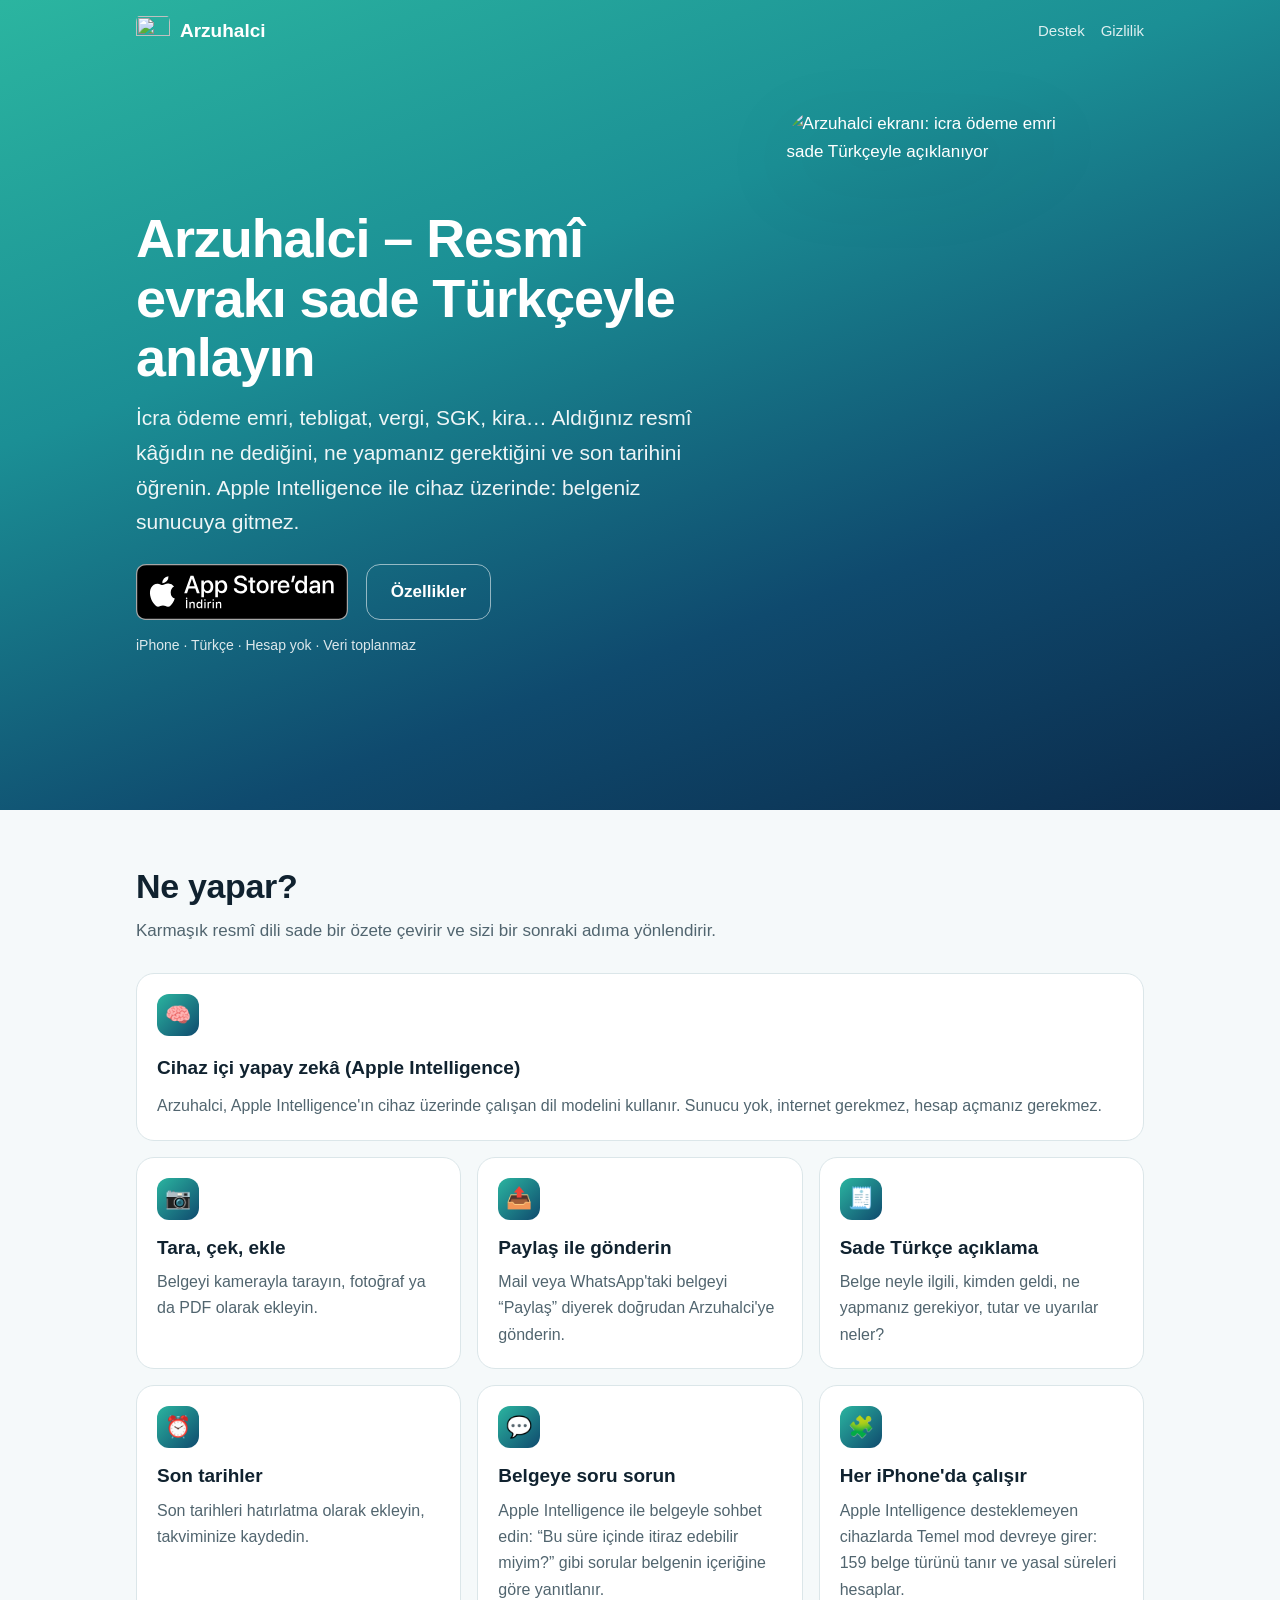
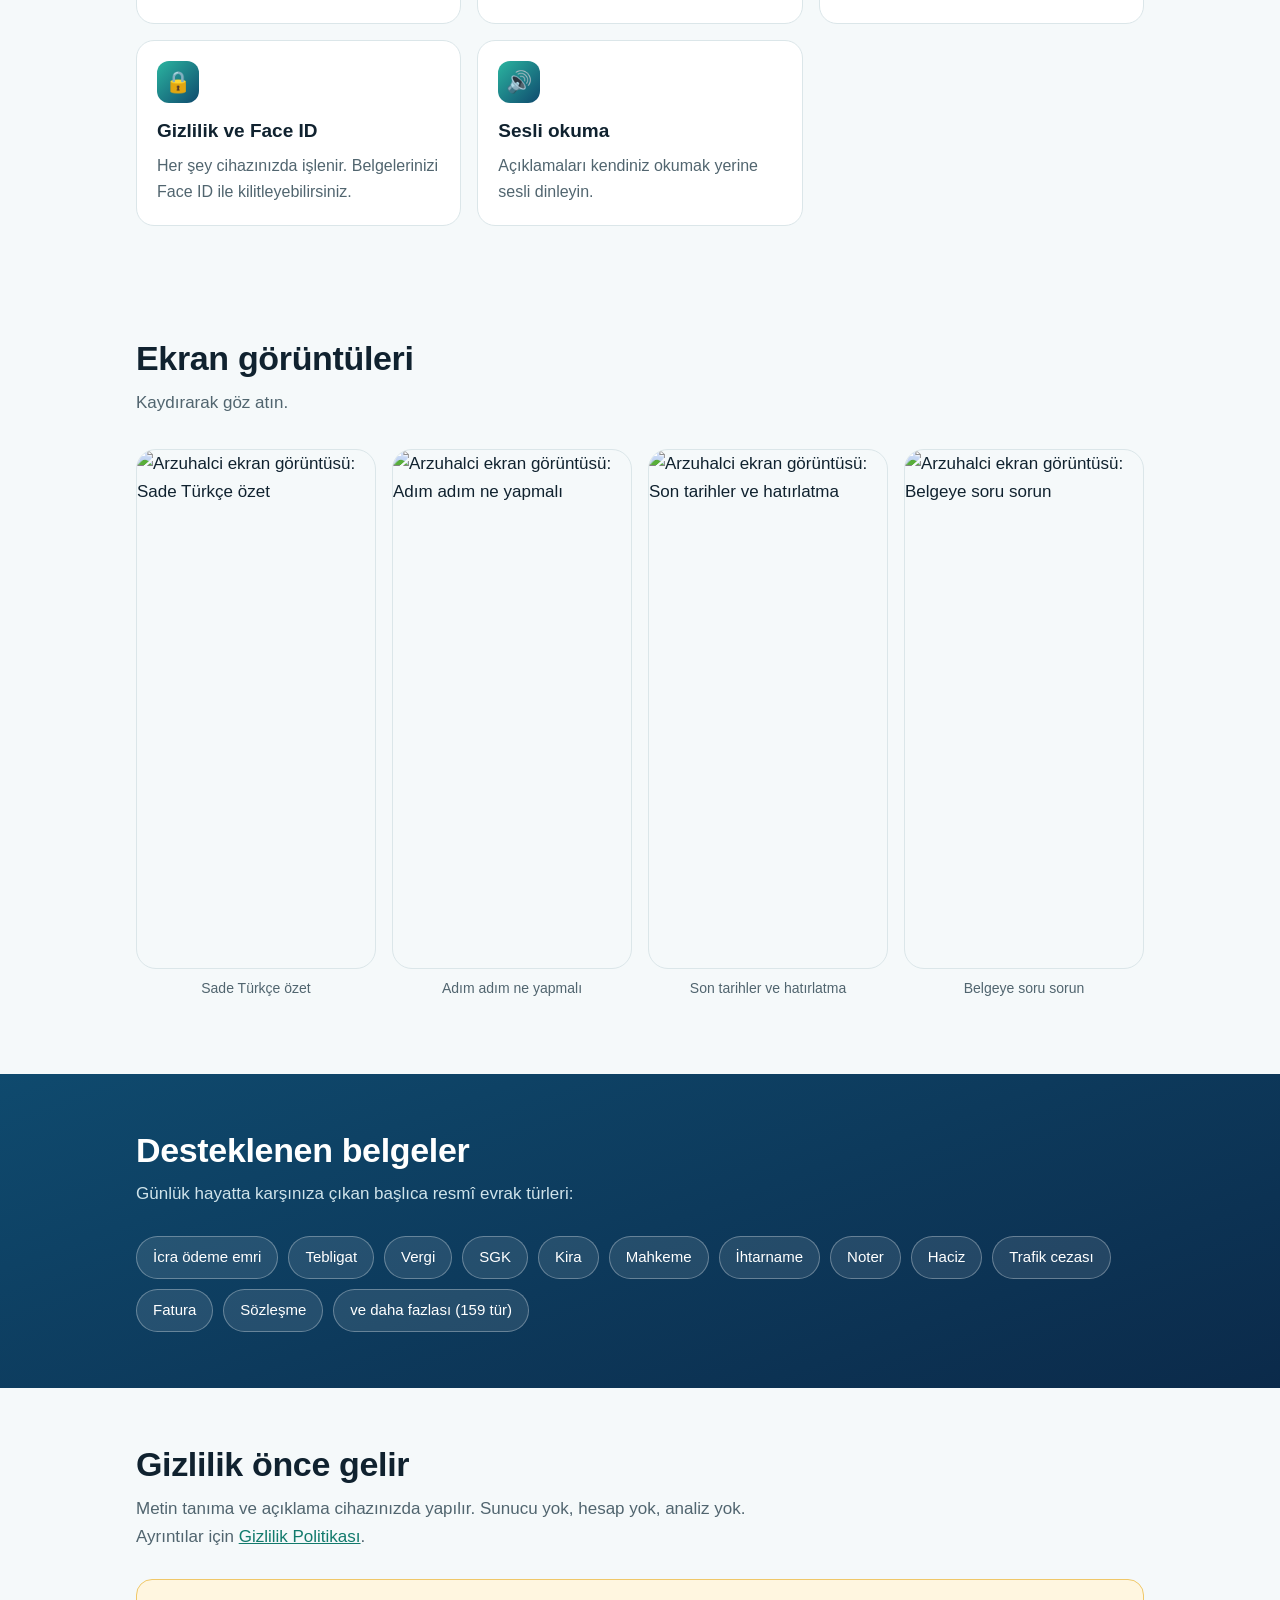
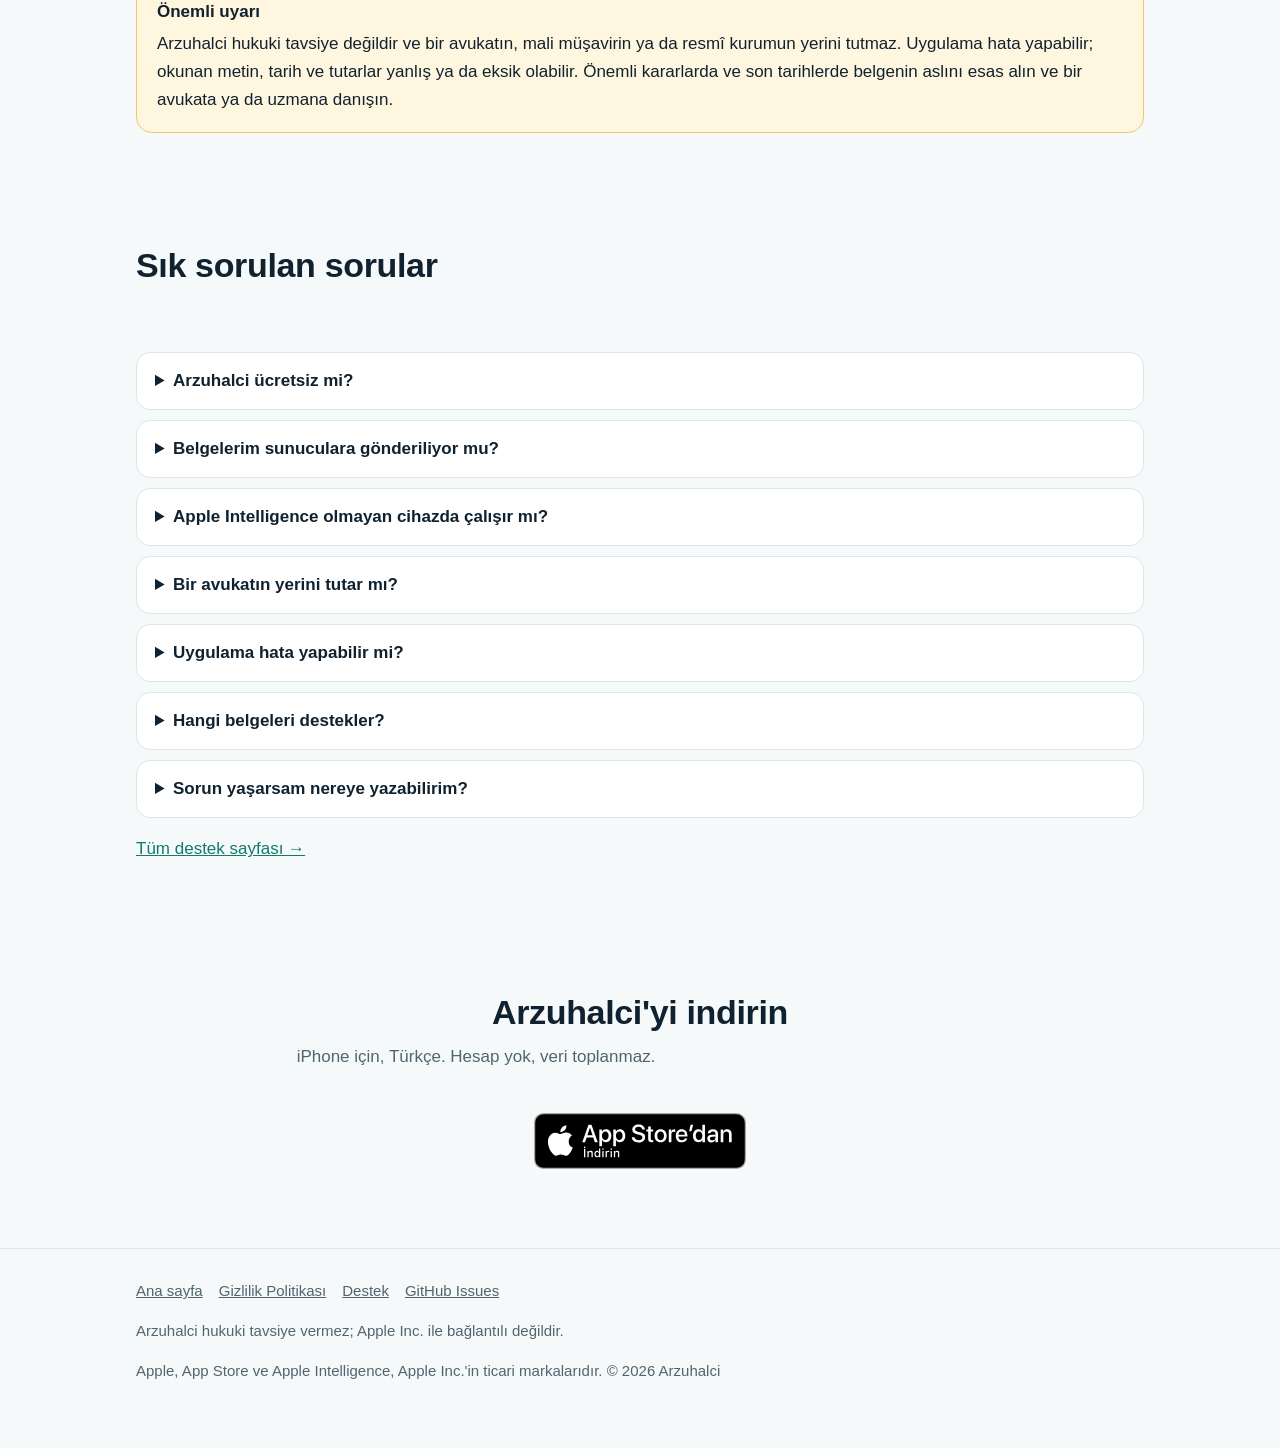
==== index.html @ eda8c915 "Resmi App Store rozeti, buton hizası, Apple Intelligence vurgusu, hero görseli tam görünür" ====
<!doctype html>
<html lang="tr">
<head>
<meta charset="utf-8">
<meta name="viewport" content="width=device-width, initial-scale=1">
<title>Arzuhalci: İcra ödeme emri, tebligat ve resmi evrakı sade Türkçeyle anlayın</title>
<meta name="description" content="Arzuhalci; icra ödeme emri, tebligat, vergi, SGK ve kira gibi resmi evrakın ne dediğini, ne yapmanız gerektiğini ve son tarihini sade Türkçeyle açıklar. Apple Intelligence ile cihaz üzerinde çalışır; belgeniz sunucuya gitmez.">
<link rel="canonical" href="https://bagsiz.github.io/arzuhalci-site/">
<link rel="icon" href="favicon.png" type="image/png">
<link rel="apple-touch-icon" href="apple-touch-icon.png">
<meta name="robots" content="index, follow">
<meta name="theme-color" content="#0b2a4a">
<meta name="color-scheme" content="light dark">
<meta property="og:type" content="website">
<meta property="og:site_name" content="Arzuhalci">
<meta property="og:locale" content="tr_TR">
<meta property="og:url" content="https://bagsiz.github.io/arzuhalci-site/">
<meta property="og:title" content="Arzuhalci: İcra ödeme emri, tebligat ve resmi evrakı sade Türkçeyle anlayın">
<meta property="og:description" content="Arzuhalci; icra ödeme emri, tebligat, vergi, SGK ve kira gibi resmi evrakın ne dediğini, ne yapmanız gerektiğini ve son tarihini sade Türkçeyle açıklar. Apple Intelligence ile cihaz üzerinde çalışır; belgeniz sunucuya gitmez.">
<meta property="og:image" content="https://bagsiz.github.io/arzuhalci-site/assets/01-sade-turkce.jpg">
<meta property="og:image:width" content="460">
<meta property="og:image:height" content="1000">
<meta property="og:image:alt" content="Arzuhalci ekran görüntüsü: icra ödeme emri sade Türkçeyle açıklanıyor">
<meta name="twitter:card" content="summary_large_image">
<meta name="twitter:title" content="Arzuhalci: İcra ödeme emri, tebligat ve resmi evrakı sade Türkçeyle anlayın">
<meta name="twitter:description" content="Arzuhalci; icra ödeme emri, tebligat, vergi, SGK ve kira gibi resmi evrakın ne dediğini, ne yapmanız gerektiğini ve son tarihini sade Türkçeyle açıklar. Apple Intelligence ile cihaz üzerinde çalışır; belgeniz sunucuya gitmez.">
<meta name="twitter:image" content="https://bagsiz.github.io/arzuhalci-site/assets/01-sade-turkce.jpg">
<meta name="twitter:image:alt" content="Arzuhalci ekran görüntüsü">
<meta name="apple-itunes-app" content="app-id=6838834879">
<script type="application/ld+json">
{
 "@context": "https://schema.org",
 "@type": "SoftwareApplication",
 "name": "Arzuhalci",
 "alternateName": "Arzuhalci: Resmi Evrak Çözücü",
 "description": "İcra ödeme emri, tebligat, vergi, SGK ve kira gibi resmî evrakı sade Türkçeyle açıklayan iPhone uygulaması. Apple Intelligence ile belgeler cihazda işlenir.",
 "installUrl": "https://apps.apple.com/tr/app/id6838834879",
 "url": "https://apps.apple.com/tr/app/id6838834879",
 "sameAs": "https://bagsiz.github.io/arzuhalci-site/",
 "image": "https://bagsiz.github.io/arzuhalci-site/assets/icon.png",
 "screenshot": [
  "https://bagsiz.github.io/arzuhalci-site/assets/01-sade-turkce.jpg",
  "https://bagsiz.github.io/arzuhalci-site/assets/02-adim-adim.jpg",
  "https://bagsiz.github.io/arzuhalci-site/assets/03-son-tarihler.jpg",
  "https://bagsiz.github.io/arzuhalci-site/assets/04-belgeye-sor.jpg",
  "https://bagsiz.github.io/arzuhalci-site/assets/05-tara.jpg",
  "https://bagsiz.github.io/arzuhalci-site/assets/06-gizlilik.jpg"
 ],
 "downloadUrl": "https://apps.apple.com/tr/app/id6838834879",
 "operatingSystem": "iOS",
 "applicationCategory": "UtilitiesApplication",
 "inLanguage": "tr",
 "publisher": {
  "@type": "Organization",
  "name": "Arzuhalci",
  "url": "https://bagsiz.github.io/arzuhalci-site/"
 }
}
</script>
<link rel="stylesheet" href="assets/site.css">
</head>
<body>
<header class="hero"><nav><a class="brand" href="index.html"><img src="assets/icon.png" alt="" width="34" height="34">Arzuhalci</a><span class="sp"></span><a class="l" href="destek.html">Destek</a><a class="l" href="gizlilik.html">Gizlilik</a></nav><div class="hero-in"><div class="hero-copy"><h1>Arzuhalci – Resmî evrakı sade Türkçeyle anlayın</h1><p class="lead">İcra ödeme emri, tebligat, vergi, SGK, kira… Aldığınız resmî kâğıdın ne dediğini, ne yapmanız gerektiğini ve son tarihini öğrenin. Apple Intelligence ile cihaz üzerinde: belgeniz sunucuya gitmez.</p><div class="cta"><a class="store" href="https://apps.apple.com/tr/app/id6838834879" rel="noopener"><img src="assets/app-store-badge-tr.svg" alt="App Store'dan indirin" width="151" height="40"></a><a class="btn ghost" href="#ozellikler">Özellikler</a></div><p class="badges">iPhone · Türkçe · Hesap yok · Veri toplanmaz</p></div><img class="shot" src="assets/01-sade-turkce.jpg" alt="Arzuhalci ekranı: icra ödeme emri sade Türkçeyle açıklanıyor" width="460" height="1000" fetchpriority="high"></div></header>
<main>
<section id="ozellikler" class="after-hero"><div class="wrap"><h2>Ne yapar?</h2><p class="sub">Karmaşık resmî dili sade bir özete çevirir ve sizi bir sonraki adıma yönlendirir.</p><div class="grid"><div class="card feat"><div class="ic" aria-hidden="true">🧠</div><h3>Cihaz içi yapay zekâ (Apple Intelligence)</h3><p>Arzuhalci, Apple Intelligence'ın cihaz üzerinde çalışan dil modelini kullanır. Sunucu yok, internet gerekmez, hesap açmanız gerekmez.</p></div><div class="card"><div class="ic" aria-hidden="true">📷</div><h3>Tara, çek, ekle</h3><p>Belgeyi kamerayla tarayın, fotoğraf ya da PDF olarak ekleyin.</p></div><div class="card"><div class="ic" aria-hidden="true">📤</div><h3>Paylaş ile gönderin</h3><p>Mail veya WhatsApp'taki belgeyi “Paylaş” diyerek doğrudan Arzuhalci'ye gönderin.</p></div><div class="card"><div class="ic" aria-hidden="true">🧾</div><h3>Sade Türkçe açıklama</h3><p>Belge neyle ilgili, kimden geldi, ne yapmanız gerekiyor, tutar ve uyarılar neler?</p></div><div class="card"><div class="ic" aria-hidden="true">⏰</div><h3>Son tarihler</h3><p>Son tarihleri hatırlatma olarak ekleyin, takviminize kaydedin.</p></div><div class="card"><div class="ic" aria-hidden="true">💬</div><h3>Belgeye soru sorun</h3><p>Apple Intelligence ile belgeyle sohbet edin: “Bu süre içinde itiraz edebilir miyim?” gibi sorular belgenin içeriğine göre yanıtlanır.</p></div><div class="card"><div class="ic" aria-hidden="true">🧩</div><h3>Her iPhone'da çalışır</h3><p>Apple Intelligence desteklemeyen cihazlarda Temel mod devreye girer: 159 belge türünü tanır ve yasal süreleri hesaplar.</p></div><div class="card"><div class="ic" aria-hidden="true">🔒</div><h3>Gizlilik ve Face ID</h3><p>Her şey cihazınızda işlenir. Belgelerinizi Face ID ile kilitleyebilirsiniz.</p></div><div class="card"><div class="ic" aria-hidden="true">🔊</div><h3>Sesli okuma</h3><p>Açıklamaları kendiniz okumak yerine sesli dinleyin.</p></div></div></div></section>
<section><div class="wrap"><h2>Ekran görüntüleri</h2><p class="sub">Kaydırarak göz atın.</p><div class="gallery"><figure><img src="assets/01-sade-turkce.jpg" alt="Arzuhalci ekran görüntüsü: Sade Türkçe özet" width="460" height="1000" loading="lazy" decoding="async"><figcaption>Sade Türkçe özet</figcaption></figure><figure><img src="assets/02-adim-adim.jpg" alt="Arzuhalci ekran görüntüsü: Adım adım ne yapmalı" width="460" height="1000" loading="lazy" decoding="async"><figcaption>Adım adım ne yapmalı</figcaption></figure><figure><img src="assets/03-son-tarihler.jpg" alt="Arzuhalci ekran görüntüsü: Son tarihler ve hatırlatma" width="460" height="1000" loading="lazy" decoding="async"><figcaption>Son tarihler ve hatırlatma</figcaption></figure><figure><img src="assets/04-belgeye-sor.jpg" alt="Arzuhalci ekran görüntüsü: Belgeye soru sorun" width="460" height="1000" loading="lazy" decoding="async"><figcaption>Belgeye soru sorun</figcaption></figure><figure><img src="assets/05-tara.jpg" alt="Arzuhalci ekran görüntüsü: Tara, çek ya da paylaş" width="460" height="1000" loading="lazy" decoding="async"><figcaption>Tara, çek ya da paylaş</figcaption></figure><figure><img src="assets/06-gizlilik.jpg" alt="Arzuhalci ekran görüntüsü: Cihazınızda, gizli" width="460" height="1000" loading="lazy" decoding="async"><figcaption>Cihazınızda, gizli</figcaption></figure></div></div></section>
<section class="band"><div class="wrap"><h2>Desteklenen belgeler</h2><p class="sub">Günlük hayatta karşınıza çıkan başlıca resmî evrak türleri:</p><ul class="chips" style="--card:rgba(255,255,255,.1);--line:rgba(255,255,255,.3)"><li style='color:#fff'>İcra ödeme emri</li><li style='color:#fff'>Tebligat</li><li style='color:#fff'>Vergi</li><li style='color:#fff'>SGK</li><li style='color:#fff'>Kira</li><li style='color:#fff'>Mahkeme</li><li style='color:#fff'>İhtarname</li><li style='color:#fff'>Noter</li><li style='color:#fff'>Haciz</li><li style='color:#fff'>Trafik cezası</li><li style='color:#fff'>Fatura</li><li style='color:#fff'>Sözleşme</li><li style="color:#fff">ve daha fazlası (159 tür)</li></ul></div></section>
<section><div class="wrap"><h2>Gizlilik önce gelir</h2><p class="sub">Metin tanıma ve açıklama cihazınızda yapılır. Sunucu yok, hesap yok, analiz yok. Ayrıntılar için <a href="gizlilik.html">Gizlilik Politikası</a>.</p>
<div class="disc" role="note"><strong>Önemli uyarı</strong>Arzuhalci hukuki tavsiye değildir ve bir avukatın, mali müşavirin ya da resmî kurumun yerini tutmaz. Uygulama hata yapabilir; okunan metin, tarih ve tutarlar yanlış ya da eksik olabilir. Önemli kararlarda ve son tarihlerde belgenin aslını esas alın ve bir avukata ya da uzmana danışın.</div></div></section>
<section><div class="wrap"><h2>Sık sorulan sorular</h2><p class="sub">&nbsp;</p><details><summary>Arzuhalci ücretsiz mi?</summary><p>Fiyat ve satın alma bilgisi App Store sayfasında yer alır.</p></details><details><summary>Belgelerim sunuculara gönderiliyor mu?</summary><p>Hayır. Metin tanıma (Vision) ve açıklama (Apple Foundation Models) tamamen cihazınızda çalışır. Sunucu, hesap, analiz ya da takip yoktur.</p></details><details><summary>Apple Intelligence olmayan cihazda çalışır mı?</summary><p>Evet. Temel mod 159 belge türünü tanır ve Apple Intelligence desteklemeyen cihazlarda da çalışır.</p></details><details><summary>Bir avukatın yerini tutar mı?</summary><p>Hayır. Arzuhalci hukuki tavsiye değildir; avukat, mali müşavir ya da resmî kurumun yerini tutmaz.</p></details><details><summary>Uygulama hata yapabilir mi?</summary><p>Evet. Okunan metin, tarih ve tutarlar yanlış ya da eksik olabilir. Önemli kararlarda belgenin aslını esas alın.</p></details><details><summary>Hangi belgeleri destekler?</summary><p>İcra ödeme emri, tebligat, vergi, SGK, kira, mahkeme, ihtarname gibi birçok resmî belgeyi.</p></details><details><summary>Sorun yaşarsam nereye yazabilirim?</summary><p>Destek sayfasındaki GitHub Issues bağlantısından bize ulaşabilirsiniz.</p></details><p><a href="destek.html">Tüm destek sayfası →</a></p></div></section>
<section class="dl"><div class="wrap"><h2>Arzuhalci'yi indirin</h2><p class="sub">iPhone için, Türkçe. Hesap yok, veri toplanmaz.</p><a class="store" href="https://apps.apple.com/tr/app/id6838834879" rel="noopener"><img src="assets/app-store-badge-tr.svg" alt="App Store'dan indirin" width="151" height="40"></a></div></section>
</main>
<footer><div class="wrap"><a href="index.html">Ana sayfa</a><a href="gizlilik.html">Gizlilik Politikası</a><a href="destek.html">Destek</a><a href="https://github.com/bagsiz/arzuhalci-site/issues" rel="noopener">GitHub Issues</a><p>Arzuhalci hukuki tavsiye vermez; Apple Inc. ile bağlantılı değildir.</p><p>Apple, App Store ve Apple Intelligence, Apple Inc.'in ticari markalarıdır. © 2026 Arzuhalci</p></div></footer>
</body>
</html>
---- assets/site.css ----
:root{--teal:#2bb5a0;--teal-d:#168a7a;--navy:#0b2a4a;--bg:#f5f9fa;--card:#fff;--text:#10222f;--muted:#51656f;--line:#dbe6e9;--accent:#127a6c;--warn-bg:#fff6e0;--warn-line:#f0c869;--max:1040px}
@media(prefers-color-scheme:dark){:root{--bg:#07131f;--card:#0e2233;--text:#e8f1f4;--muted:#9bb0ba;--line:#1d3547;--accent:#58d3c0;--warn-bg:#2a2210;--warn-line:#7a6320}}
*{box-sizing:border-box}html{scroll-behavior:smooth}
body{margin:0;background:var(--bg);color:var(--text);font:17px/1.65 -apple-system,BlinkMacSystemFont,"SF Pro Text","Segoe UI",Roboto,Helvetica,Arial,sans-serif;-webkit-text-size-adjust:100%}
a{color:var(--accent)}img{max-width:100%;height:auto}
.wrap{max-width:var(--max);margin:0 auto;padding:0 16px}
nav{display:flex;align-items:center;gap:16px;max-width:var(--max);margin:0 auto;padding:14px 16px}
nav .brand{display:flex;align-items:center;gap:10px;font-weight:700;text-decoration:none;color:inherit;font-size:19px}
nav .brand img{border-radius:8px}nav .sp{flex:1}
nav a.l{text-decoration:none;color:var(--muted);font-size:15px}nav a.l:hover{color:var(--accent)}
.hero{background:linear-gradient(160deg,#2bb5a0 0%,#1b8f95 35%,#0f4a6e 70%,#0b2a4a 100%);color:#fff;overflow:hidden}
.hero nav a,.hero nav a.l{color:#fff}.hero nav a.l{opacity:.85}
.hero-in{max-width:var(--max);margin:0 auto;padding:24px 16px 48px;display:grid;gap:32px;align-items:center}
.hero h1{font-size:clamp(32px,7vw,54px);line-height:1.1;margin:8px 0 14px;letter-spacing:-.02em}
.hero p.lead{font-size:clamp(18px,3.5vw,21px);opacity:.93;margin:0 0 24px;max-width:34em}
.hero .shot{justify-self:center;width:min(300px,70%);margin-bottom:0;filter:drop-shadow(0 20px 40px rgba(0,0,0,.35));border-radius:34px}
.hero-copy{padding-bottom:0}
@media(min-width:820px){.hero-in{grid-template-columns:1.15fr .85fr;padding-top:48px}.hero .shot{width:300px}}
.btn{display:inline-flex;align-items:center;gap:10px;background:#fff;color:#0b2a4a;font-weight:700;text-decoration:none;padding:13px 22px;border-radius:14px}
.btn:hover{transform:translateY(-1px)}.btn small{display:block;font-weight:500;font-size:12px;opacity:.7;line-height:1.1}
.cta{display:flex;flex-wrap:wrap;align-items:center;gap:14px 18px}
.store{display:inline-block;padding:14px;margin:-14px;line-height:0}.store img{height:56px;width:auto;display:block}
.btn.ghost{background:transparent;color:#fff;border:1px solid rgba(255,255,255,.55);height:56px;padding:0 24px;box-sizing:border-box;line-height:1}
.dl{text-align:center}.dl .store{margin:0}.doc .store{margin:0;padding:10px 0}.doc p .store{padding:0;margin:0}
.card.feat{grid-column:1/-1;display:grid;gap:4px}
.badges{margin-top:14px;font-size:14px;opacity:.85}
section{padding:56px 0}section.after-hero{padding-top:56px}
h2{font-size:clamp(25px,5vw,34px);line-height:1.2;margin:0 0 10px;letter-spacing:-.01em}
h3{font-size:19px;margin:0 0 6px}
.sub{color:var(--muted);margin:0 0 28px;max-width:40em}
.grid{display:grid;gap:16px;grid-template-columns:repeat(auto-fit,minmax(250px,1fr))}
.card{background:var(--card);border:1px solid var(--line);border-radius:18px;padding:20px}
.card p{margin:0;color:var(--muted);font-size:16px}
.ic{width:42px;height:42px;border-radius:12px;background:linear-gradient(135deg,var(--teal),#0f4a6e);color:#fff;display:grid;place-items:center;font-size:21px;margin-bottom:12px}
.gallery{display:flex;gap:16px;overflow-x:auto;scroll-snap-type:x mandatory;padding:4px 16px 18px;margin:0 -16px}
.gallery figure{margin:0;flex:0 0 min(240px,68vw);scroll-snap-align:center}
.gallery img{width:100%;border-radius:20px;border:1px solid var(--line);display:block}
.gallery figcaption{font-size:14px;color:var(--muted);text-align:center;margin-top:8px}
.chips{display:flex;flex-wrap:wrap;gap:10px;padding:0;list-style:none;margin:0}
.chips li{background:var(--card);border:1px solid var(--line);border-radius:999px;padding:8px 16px;font-size:15px}
details{background:var(--card);border:1px solid var(--line);border-radius:14px;padding:14px 18px;margin-bottom:10px}
summary{cursor:pointer;font-weight:600}details p{margin:10px 0 0;color:var(--muted)}
.disc{background:var(--warn-bg);border:1px solid var(--warn-line);border-radius:16px;padding:18px 20px}
.disc strong{display:block;margin-bottom:4px}
.band{background:linear-gradient(160deg,#0f4a6e,#0b2a4a);color:#fff}.band h2,.band p{color:#fff}.band .sub{color:#cfe3ea}
footer{border-top:1px solid var(--line);padding:30px 0 50px;color:var(--muted);font-size:15px}
footer a{color:var(--muted);margin-right:16px}
.doc{max-width:760px;margin:0 auto;padding:24px 16px 60px}
.doc h1{font-size:clamp(28px,6vw,40px);line-height:1.15;margin:12px 0 6px}
.doc h2{font-size:23px;margin:34px 0 8px}
.doc li{margin-bottom:6px}.meta{color:var(--muted);font-size:15px}
.doc table{border-collapse:collapse;width:100%;font-size:15.5px}.doc th,.doc td{border:1px solid var(--line);padding:9px 11px;text-align:left;vertical-align:top}
.top{background:linear-gradient(160deg,#2bb5a0,#0f4a6e 60%,#0b2a4a);color:#fff}.top nav a{color:#fff}
.center{text-align:center;padding:90px 16px}.center .code{font-size:clamp(64px,16vw,120px);font-weight:800;line-height:1;background:linear-gradient(135deg,var(--teal),#0f4a6e);-webkit-background-clip:text;background-clip:text;color:transparent}
:focus-visible{outline:3px solid var(--teal);outline-offset:2px}
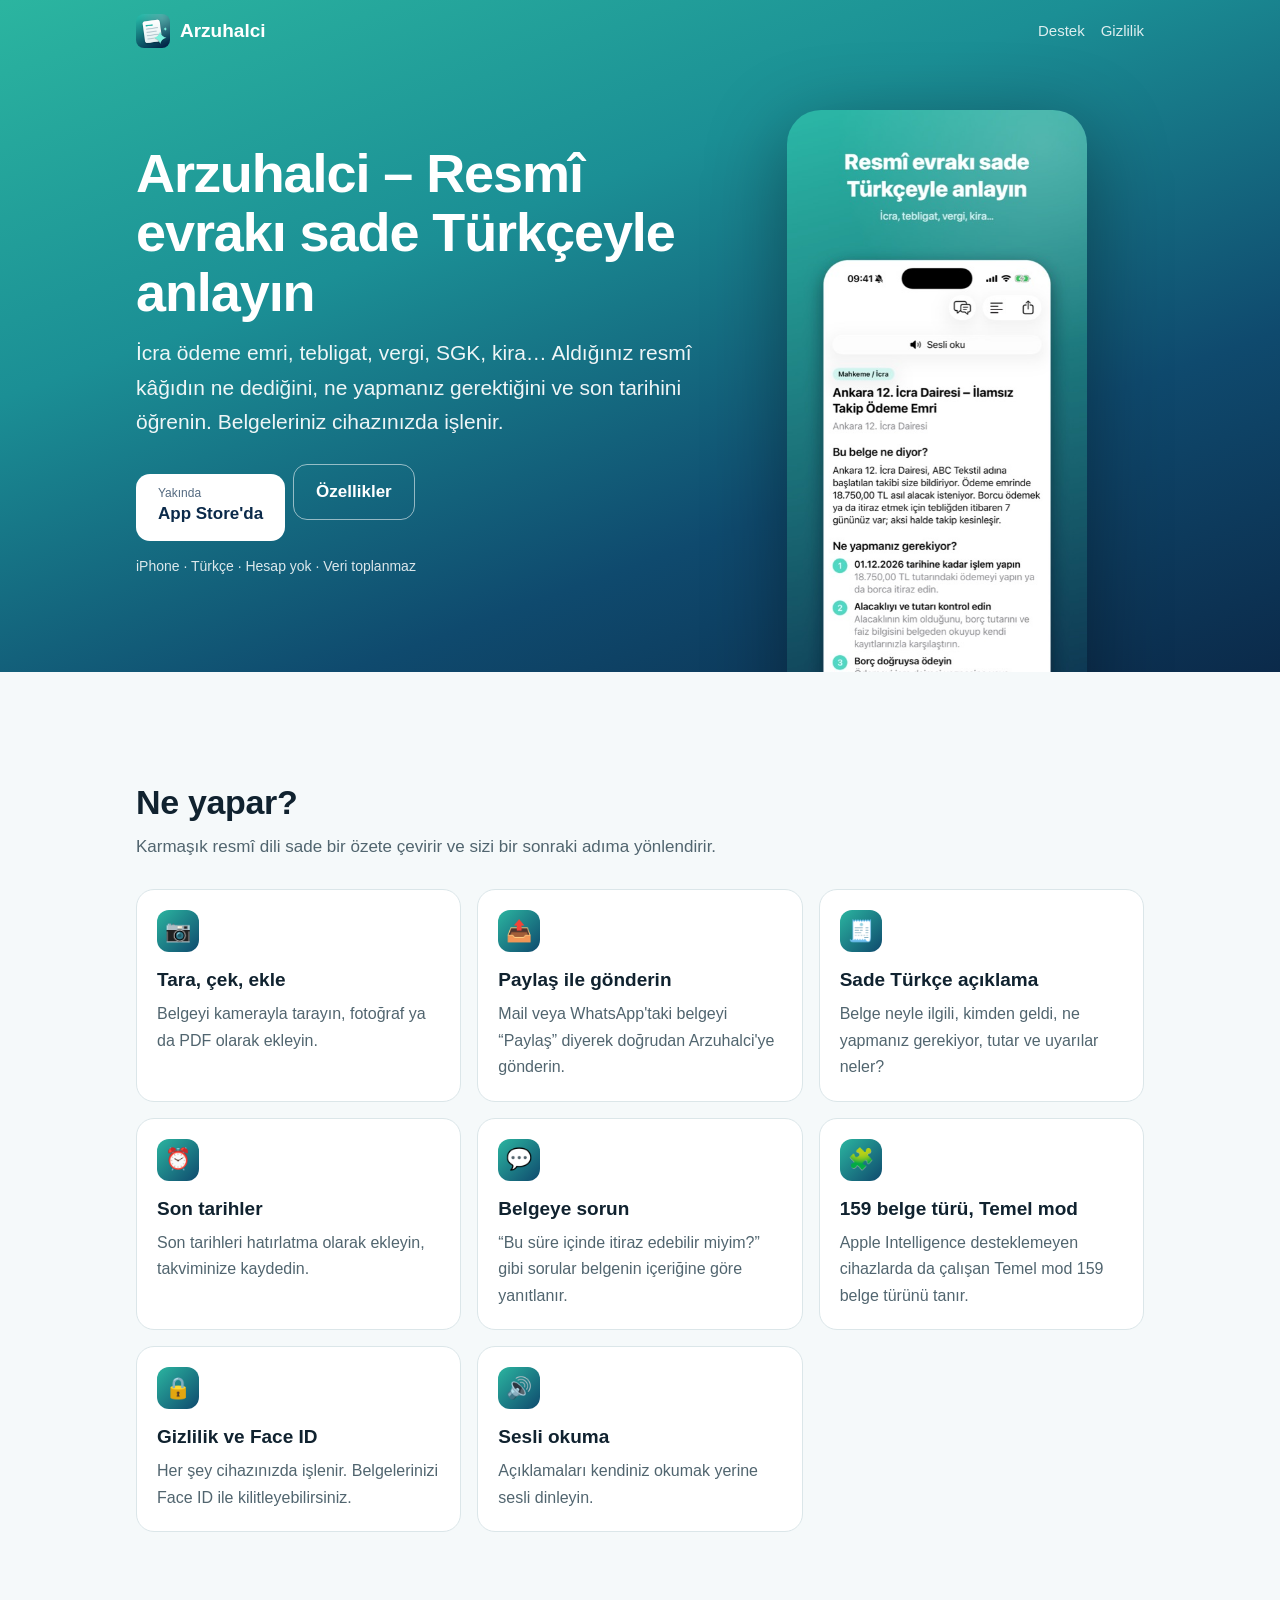
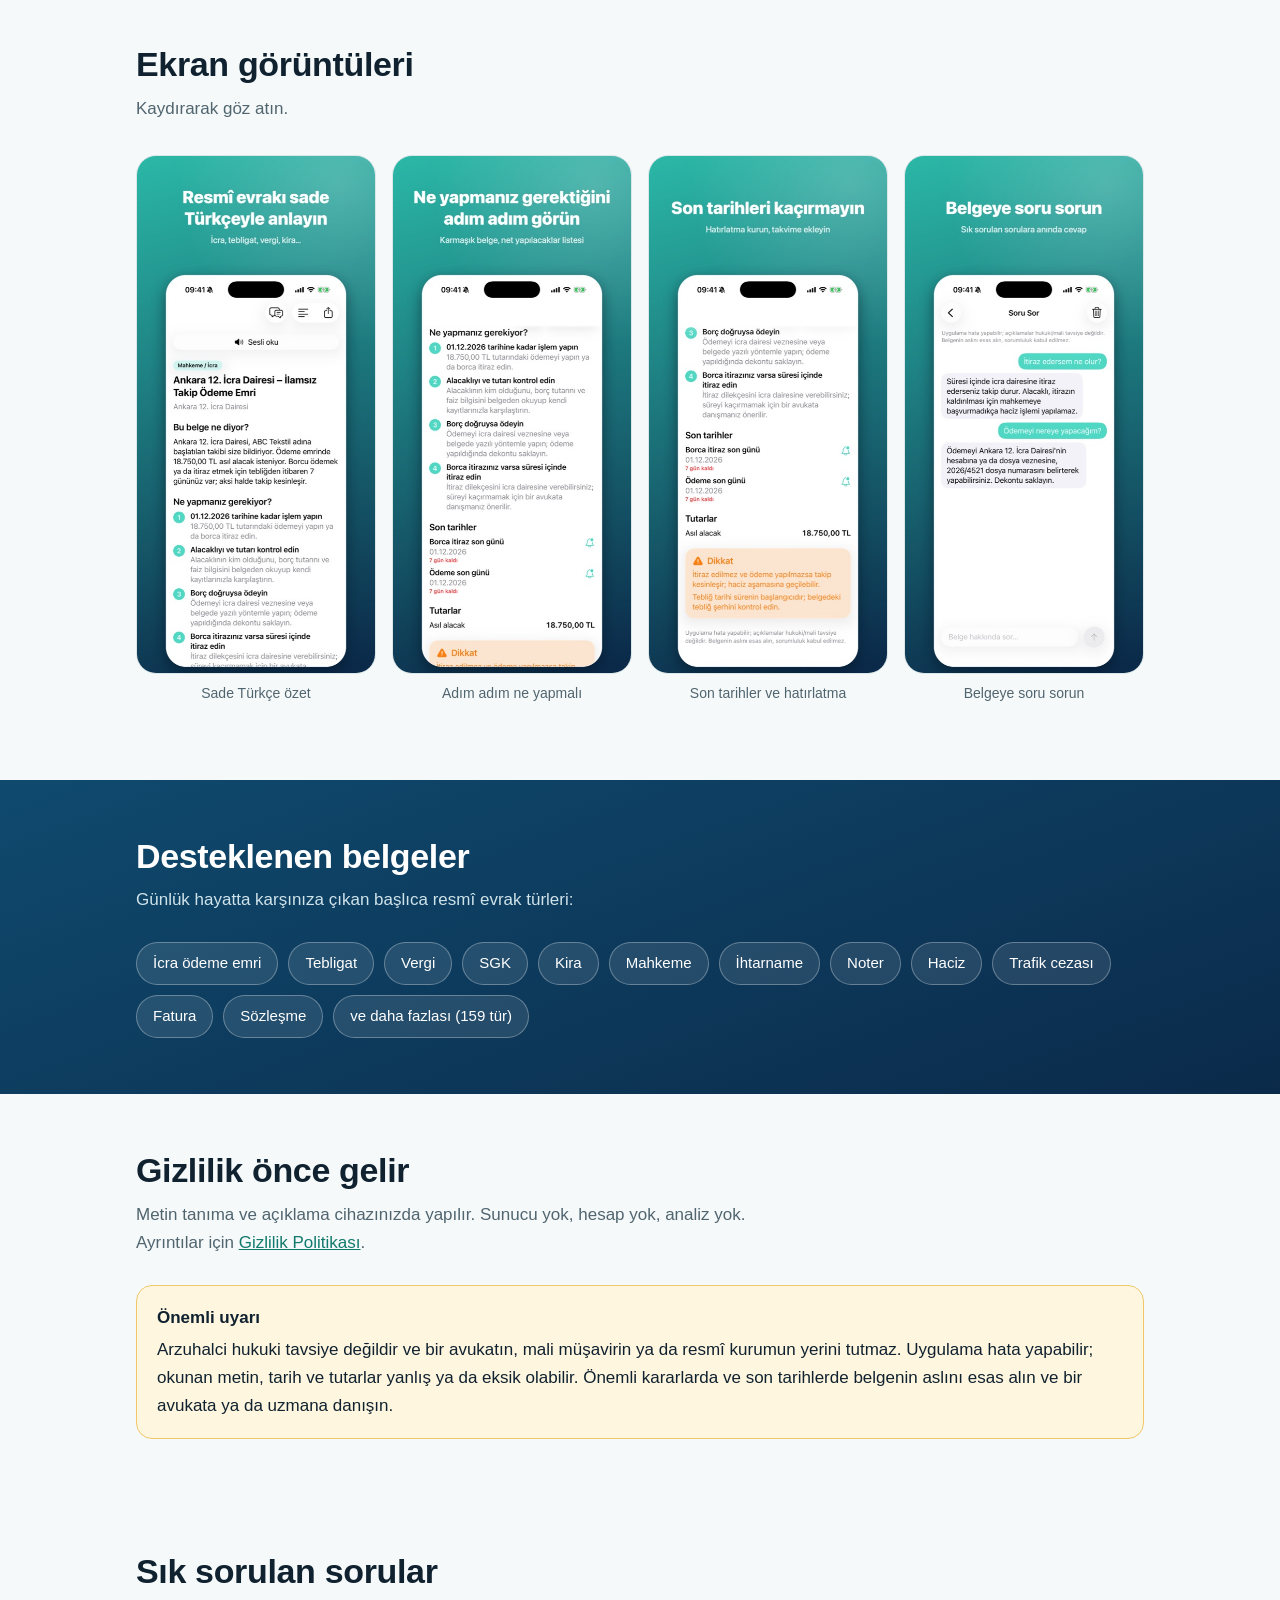
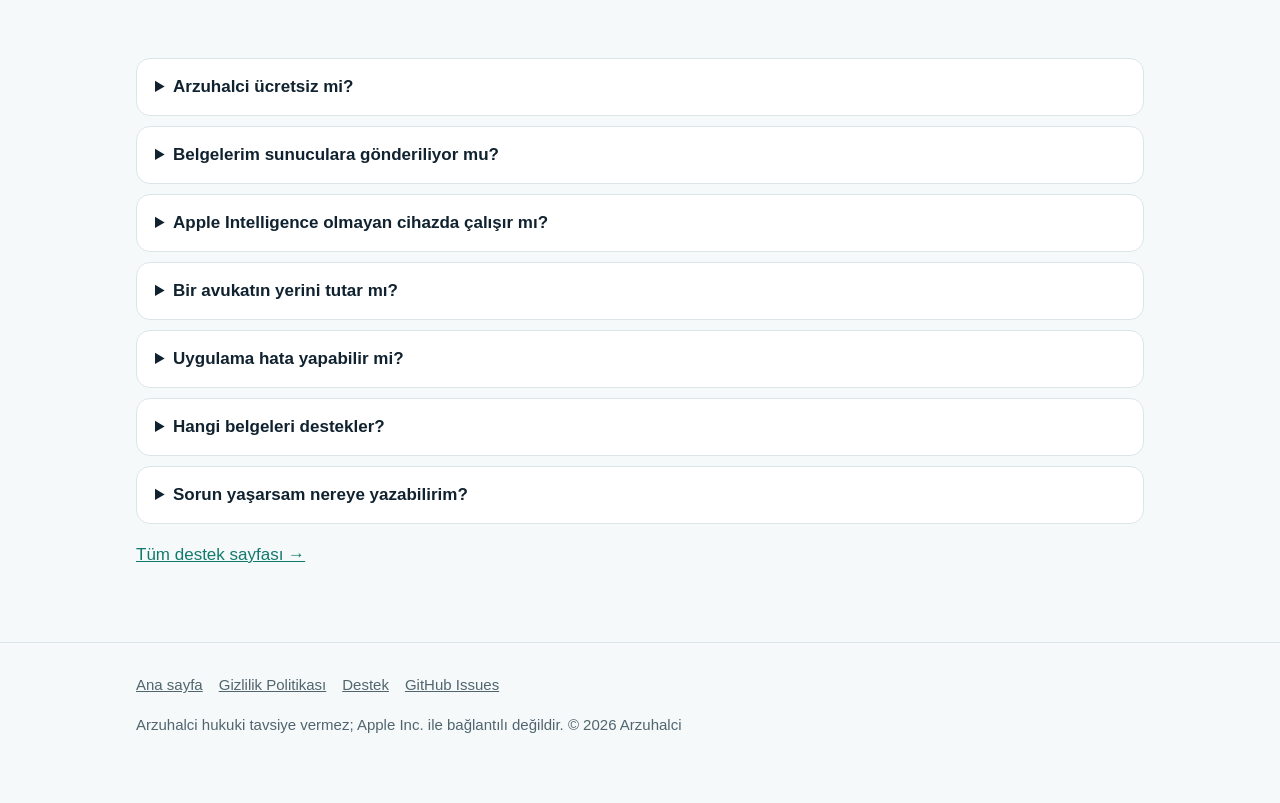
==== commit 0b3eaf4f: "Arzuhalci tanıtım sitesi: ana sayfa, gizlilik, destek" ====
--- a/index.html
+++ b/index.html
@@ -4,7 +4,7 @@
 <meta charset="utf-8">
 <meta name="viewport" content="width=device-width, initial-scale=1">
 <title>Arzuhalci: İcra ödeme emri, tebligat ve resmi evrakı sade Türkçeyle anlayın</title>
-<meta name="description" content="Arzuhalci; icra ödeme emri, tebligat, vergi, SGK ve kira gibi resmi evrakın ne dediğini, ne yapmanız gerektiğini ve son tarihini sade Türkçeyle açıklar. Apple Intelligence ile cihaz üzerinde çalışır; belgeniz sunucuya gitmez.">
+<meta name="description" content="Arzuhalci; icra ödeme emri, tebligat, vergi, SGK ve kira gibi resmi evrakın ne dediğini, ne yapmanız gerektiğini ve son tarihini sade Türkçeyle açıklar. Cihazınızda çalışır.">
 <link rel="canonical" href="https://bagsiz.github.io/arzuhalci-site/">
 <link rel="icon" href="favicon.png" type="image/png">
 <link rel="apple-touch-icon" href="apple-touch-icon.png">
@@ -16,27 +16,27 @@
 <meta property="og:locale" content="tr_TR">
 <meta property="og:url" content="https://bagsiz.github.io/arzuhalci-site/">
 <meta property="og:title" content="Arzuhalci: İcra ödeme emri, tebligat ve resmi evrakı sade Türkçeyle anlayın">
-<meta property="og:description" content="Arzuhalci; icra ödeme emri, tebligat, vergi, SGK ve kira gibi resmi evrakın ne dediğini, ne yapmanız gerektiğini ve son tarihini sade Türkçeyle açıklar. Apple Intelligence ile cihaz üzerinde çalışır; belgeniz sunucuya gitmez.">
+<meta property="og:description" content="Arzuhalci; icra ödeme emri, tebligat, vergi, SGK ve kira gibi resmi evrakın ne dediğini, ne yapmanız gerektiğini ve son tarihini sade Türkçeyle açıklar. Cihazınızda çalışır.">
 <meta property="og:image" content="https://bagsiz.github.io/arzuhalci-site/assets/01-sade-turkce.jpg">
 <meta property="og:image:width" content="460">
 <meta property="og:image:height" content="1000">
 <meta property="og:image:alt" content="Arzuhalci ekran görüntüsü: icra ödeme emri sade Türkçeyle açıklanıyor">
 <meta name="twitter:card" content="summary_large_image">
 <meta name="twitter:title" content="Arzuhalci: İcra ödeme emri, tebligat ve resmi evrakı sade Türkçeyle anlayın">
-<meta name="twitter:description" content="Arzuhalci; icra ödeme emri, tebligat, vergi, SGK ve kira gibi resmi evrakın ne dediğini, ne yapmanız gerektiğini ve son tarihini sade Türkçeyle açıklar. Apple Intelligence ile cihaz üzerinde çalışır; belgeniz sunucuya gitmez.">
+<meta name="twitter:description" content="Arzuhalci; icra ödeme emri, tebligat, vergi, SGK ve kira gibi resmi evrakın ne dediğini, ne yapmanız gerektiğini ve son tarihini sade Türkçeyle açıklar. Cihazınızda çalışır.">
 <meta name="twitter:image" content="https://bagsiz.github.io/arzuhalci-site/assets/01-sade-turkce.jpg">
 <meta name="twitter:image:alt" content="Arzuhalci ekran görüntüsü">
-<meta name="apple-itunes-app" content="app-id=6838834879">
+<!-- TODO: App Store yayınlanınca app id ile aç:
+<meta name="apple-itunes-app" content="app-id=XXXXXXXXXX">
+-->
 <script type="application/ld+json">
 {
  "@context": "https://schema.org",
  "@type": "SoftwareApplication",
  "name": "Arzuhalci",
  "alternateName": "Arzuhalci: Resmi Evrak Çözücü",
- "description": "İcra ödeme emri, tebligat, vergi, SGK ve kira gibi resmî evrakı sade Türkçeyle açıklayan iPhone uygulaması. Apple Intelligence ile belgeler cihazda işlenir.",
- "installUrl": "https://apps.apple.com/tr/app/id6838834879",
- "url": "https://apps.apple.com/tr/app/id6838834879",
- "sameAs": "https://bagsiz.github.io/arzuhalci-site/",
+ "description": "İcra ödeme emri, tebligat, vergi, SGK ve kira gibi resmî evrakı sade Türkçeyle açıklayan iPhone uygulaması. Belgeler cihazda işlenir.",
+ "url": "https://bagsiz.github.io/arzuhalci-site/",
  "image": "https://bagsiz.github.io/arzuhalci-site/assets/icon.png",
  "screenshot": [
   "https://bagsiz.github.io/arzuhalci-site/assets/01-sade-turkce.jpg",
@@ -46,7 +46,6 @@
   "https://bagsiz.github.io/arzuhalci-site/assets/05-tara.jpg",
   "https://bagsiz.github.io/arzuhalci-site/assets/06-gizlilik.jpg"
  ],
- "downloadUrl": "https://apps.apple.com/tr/app/id6838834879",
  "operatingSystem": "iOS",
  "applicationCategory": "UtilitiesApplication",
  "inLanguage": "tr",
@@ -60,16 +59,16 @@
 <link rel="stylesheet" href="assets/site.css">
 </head>
 <body>
-<header class="hero"><nav><a class="brand" href="index.html"><img src="assets/icon.png" alt="" width="34" height="34">Arzuhalci</a><span class="sp"></span><a class="l" href="destek.html">Destek</a><a class="l" href="gizlilik.html">Gizlilik</a></nav><div class="hero-in"><div class="hero-copy"><h1>Arzuhalci – Resmî evrakı sade Türkçeyle anlayın</h1><p class="lead">İcra ödeme emri, tebligat, vergi, SGK, kira… Aldığınız resmî kâğıdın ne dediğini, ne yapmanız gerektiğini ve son tarihini öğrenin. Apple Intelligence ile cihaz üzerinde: belgeniz sunucuya gitmez.</p><div class="cta"><a class="store" href="https://apps.apple.com/tr/app/id6838834879" rel="noopener"><img src="assets/app-store-badge-tr.svg" alt="App Store'dan indirin" width="151" height="40"></a><a class="btn ghost" href="#ozellikler">Özellikler</a></div><p class="badges">iPhone · Türkçe · Hesap yok · Veri toplanmaz</p></div><img class="shot" src="assets/01-sade-turkce.jpg" alt="Arzuhalci ekranı: icra ödeme emri sade Türkçeyle açıklanıyor" width="460" height="1000" fetchpriority="high"></div></header>
+<header class="hero"><nav><a class="brand" href="index.html"><img src="assets/icon.png" alt="" width="34" height="34">Arzuhalci</a><span class="sp"></span><a class="l" href="destek.html">Destek</a><a class="l" href="gizlilik.html">Gizlilik</a></nav><div class="hero-in"><div class="hero-copy"><h1>Arzuhalci – Resmî evrakı sade Türkçeyle anlayın</h1><p class="lead">İcra ödeme emri, tebligat, vergi, SGK, kira… Aldığınız resmî kâğıdın ne dediğini, ne yapmanız gerektiğini ve son tarihini öğrenin. Belgeleriniz cihazınızda işlenir.</p><!-- TODO: App Store yayınlanınca "#" yerine gerçek bağlantıyı koyun -->
+<a class="btn" href="#" aria-disabled="true"><span><small>Yakında</small>App Store'da</span></a><a class="btn ghost" href="#ozellikler">Özellikler</a><p class="badges">iPhone · Türkçe · Hesap yok · Veri toplanmaz</p></div><img class="shot" src="assets/01-sade-turkce.jpg" alt="Arzuhalci ekranı: icra ödeme emri sade Türkçeyle açıklanıyor" width="460" height="1000" fetchpriority="high"></div></header>
 <main>
-<section id="ozellikler" class="after-hero"><div class="wrap"><h2>Ne yapar?</h2><p class="sub">Karmaşık resmî dili sade bir özete çevirir ve sizi bir sonraki adıma yönlendirir.</p><div class="grid"><div class="card feat"><div class="ic" aria-hidden="true">🧠</div><h3>Cihaz içi yapay zekâ (Apple Intelligence)</h3><p>Arzuhalci, Apple Intelligence'ın cihaz üzerinde çalışan dil modelini kullanır. Sunucu yok, internet gerekmez, hesap açmanız gerekmez.</p></div><div class="card"><div class="ic" aria-hidden="true">📷</div><h3>Tara, çek, ekle</h3><p>Belgeyi kamerayla tarayın, fotoğraf ya da PDF olarak ekleyin.</p></div><div class="card"><div class="ic" aria-hidden="true">📤</div><h3>Paylaş ile gönderin</h3><p>Mail veya WhatsApp'taki belgeyi “Paylaş” diyerek doğrudan Arzuhalci'ye gönderin.</p></div><div class="card"><div class="ic" aria-hidden="true">🧾</div><h3>Sade Türkçe açıklama</h3><p>Belge neyle ilgili, kimden geldi, ne yapmanız gerekiyor, tutar ve uyarılar neler?</p></div><div class="card"><div class="ic" aria-hidden="true">⏰</div><h3>Son tarihler</h3><p>Son tarihleri hatırlatma olarak ekleyin, takviminize kaydedin.</p></div><div class="card"><div class="ic" aria-hidden="true">💬</div><h3>Belgeye soru sorun</h3><p>Apple Intelligence ile belgeyle sohbet edin: “Bu süre içinde itiraz edebilir miyim?” gibi sorular belgenin içeriğine göre yanıtlanır.</p></div><div class="card"><div class="ic" aria-hidden="true">🧩</div><h3>Her iPhone'da çalışır</h3><p>Apple Intelligence desteklemeyen cihazlarda Temel mod devreye girer: 159 belge türünü tanır ve yasal süreleri hesaplar.</p></div><div class="card"><div class="ic" aria-hidden="true">🔒</div><h3>Gizlilik ve Face ID</h3><p>Her şey cihazınızda işlenir. Belgelerinizi Face ID ile kilitleyebilirsiniz.</p></div><div class="card"><div class="ic" aria-hidden="true">🔊</div><h3>Sesli okuma</h3><p>Açıklamaları kendiniz okumak yerine sesli dinleyin.</p></div></div></div></section>
+<section id="ozellikler" class="after-hero"><div class="wrap"><h2>Ne yapar?</h2><p class="sub">Karmaşık resmî dili sade bir özete çevirir ve sizi bir sonraki adıma yönlendirir.</p><div class="grid"><div class="card"><div class="ic" aria-hidden="true">📷</div><h3>Tara, çek, ekle</h3><p>Belgeyi kamerayla tarayın, fotoğraf ya da PDF olarak ekleyin.</p></div><div class="card"><div class="ic" aria-hidden="true">📤</div><h3>Paylaş ile gönderin</h3><p>Mail veya WhatsApp'taki belgeyi “Paylaş” diyerek doğrudan Arzuhalci'ye gönderin.</p></div><div class="card"><div class="ic" aria-hidden="true">🧾</div><h3>Sade Türkçe açıklama</h3><p>Belge neyle ilgili, kimden geldi, ne yapmanız gerekiyor, tutar ve uyarılar neler?</p></div><div class="card"><div class="ic" aria-hidden="true">⏰</div><h3>Son tarihler</h3><p>Son tarihleri hatırlatma olarak ekleyin, takviminize kaydedin.</p></div><div class="card"><div class="ic" aria-hidden="true">💬</div><h3>Belgeye sorun</h3><p>“Bu süre içinde itiraz edebilir miyim?” gibi sorular belgenin içeriğine göre yanıtlanır.</p></div><div class="card"><div class="ic" aria-hidden="true">🧩</div><h3>159 belge türü, Temel mod</h3><p>Apple Intelligence desteklemeyen cihazlarda da çalışan Temel mod 159 belge türünü tanır.</p></div><div class="card"><div class="ic" aria-hidden="true">🔒</div><h3>Gizlilik ve Face ID</h3><p>Her şey cihazınızda işlenir. Belgelerinizi Face ID ile kilitleyebilirsiniz.</p></div><div class="card"><div class="ic" aria-hidden="true">🔊</div><h3>Sesli okuma</h3><p>Açıklamaları kendiniz okumak yerine sesli dinleyin.</p></div></div></div></section>
 <section><div class="wrap"><h2>Ekran görüntüleri</h2><p class="sub">Kaydırarak göz atın.</p><div class="gallery"><figure><img src="assets/01-sade-turkce.jpg" alt="Arzuhalci ekran görüntüsü: Sade Türkçe özet" width="460" height="1000" loading="lazy" decoding="async"><figcaption>Sade Türkçe özet</figcaption></figure><figure><img src="assets/02-adim-adim.jpg" alt="Arzuhalci ekran görüntüsü: Adım adım ne yapmalı" width="460" height="1000" loading="lazy" decoding="async"><figcaption>Adım adım ne yapmalı</figcaption></figure><figure><img src="assets/03-son-tarihler.jpg" alt="Arzuhalci ekran görüntüsü: Son tarihler ve hatırlatma" width="460" height="1000" loading="lazy" decoding="async"><figcaption>Son tarihler ve hatırlatma</figcaption></figure><figure><img src="assets/04-belgeye-sor.jpg" alt="Arzuhalci ekran görüntüsü: Belgeye soru sorun" width="460" height="1000" loading="lazy" decoding="async"><figcaption>Belgeye soru sorun</figcaption></figure><figure><img src="assets/05-tara.jpg" alt="Arzuhalci ekran görüntüsü: Tara, çek ya da paylaş" width="460" height="1000" loading="lazy" decoding="async"><figcaption>Tara, çek ya da paylaş</figcaption></figure><figure><img src="assets/06-gizlilik.jpg" alt="Arzuhalci ekran görüntüsü: Cihazınızda, gizli" width="460" height="1000" loading="lazy" decoding="async"><figcaption>Cihazınızda, gizli</figcaption></figure></div></div></section>
 <section class="band"><div class="wrap"><h2>Desteklenen belgeler</h2><p class="sub">Günlük hayatta karşınıza çıkan başlıca resmî evrak türleri:</p><ul class="chips" style="--card:rgba(255,255,255,.1);--line:rgba(255,255,255,.3)"><li style='color:#fff'>İcra ödeme emri</li><li style='color:#fff'>Tebligat</li><li style='color:#fff'>Vergi</li><li style='color:#fff'>SGK</li><li style='color:#fff'>Kira</li><li style='color:#fff'>Mahkeme</li><li style='color:#fff'>İhtarname</li><li style='color:#fff'>Noter</li><li style='color:#fff'>Haciz</li><li style='color:#fff'>Trafik cezası</li><li style='color:#fff'>Fatura</li><li style='color:#fff'>Sözleşme</li><li style="color:#fff">ve daha fazlası (159 tür)</li></ul></div></section>
 <section><div class="wrap"><h2>Gizlilik önce gelir</h2><p class="sub">Metin tanıma ve açıklama cihazınızda yapılır. Sunucu yok, hesap yok, analiz yok. Ayrıntılar için <a href="gizlilik.html">Gizlilik Politikası</a>.</p>
 <div class="disc" role="note"><strong>Önemli uyarı</strong>Arzuhalci hukuki tavsiye değildir ve bir avukatın, mali müşavirin ya da resmî kurumun yerini tutmaz. Uygulama hata yapabilir; okunan metin, tarih ve tutarlar yanlış ya da eksik olabilir. Önemli kararlarda ve son tarihlerde belgenin aslını esas alın ve bir avukata ya da uzmana danışın.</div></div></section>
-<section><div class="wrap"><h2>Sık sorulan sorular</h2><p class="sub">&nbsp;</p><details><summary>Arzuhalci ücretsiz mi?</summary><p>Fiyat ve satın alma bilgisi App Store sayfasında yer alır.</p></details><details><summary>Belgelerim sunuculara gönderiliyor mu?</summary><p>Hayır. Metin tanıma (Vision) ve açıklama (Apple Foundation Models) tamamen cihazınızda çalışır. Sunucu, hesap, analiz ya da takip yoktur.</p></details><details><summary>Apple Intelligence olmayan cihazda çalışır mı?</summary><p>Evet. Temel mod 159 belge türünü tanır ve Apple Intelligence desteklemeyen cihazlarda da çalışır.</p></details><details><summary>Bir avukatın yerini tutar mı?</summary><p>Hayır. Arzuhalci hukuki tavsiye değildir; avukat, mali müşavir ya da resmî kurumun yerini tutmaz.</p></details><details><summary>Uygulama hata yapabilir mi?</summary><p>Evet. Okunan metin, tarih ve tutarlar yanlış ya da eksik olabilir. Önemli kararlarda belgenin aslını esas alın.</p></details><details><summary>Hangi belgeleri destekler?</summary><p>İcra ödeme emri, tebligat, vergi, SGK, kira, mahkeme, ihtarname gibi birçok resmî belgeyi.</p></details><details><summary>Sorun yaşarsam nereye yazabilirim?</summary><p>Destek sayfasındaki GitHub Issues bağlantısından bize ulaşabilirsiniz.</p></details><p><a href="destek.html">Tüm destek sayfası →</a></p></div></section>
-<section class="dl"><div class="wrap"><h2>Arzuhalci'yi indirin</h2><p class="sub">iPhone için, Türkçe. Hesap yok, veri toplanmaz.</p><a class="store" href="https://apps.apple.com/tr/app/id6838834879" rel="noopener"><img src="assets/app-store-badge-tr.svg" alt="App Store'dan indirin" width="151" height="40"></a></div></section>
+<section><div class="wrap"><h2>Sık sorulan sorular</h2><p class="sub">&nbsp;</p><details><summary>Arzuhalci ücretsiz mi?</summary><p>Fiyat ve satın alma bilgisi uygulama App Store'da yayımlandığında sayfada belirtilecektir.</p></details><details><summary>Belgelerim sunuculara gönderiliyor mu?</summary><p>Hayır. Metin tanıma (Vision) ve açıklama (Apple Foundation Models) tamamen cihazınızda çalışır. Sunucu, hesap, analiz ya da takip yoktur.</p></details><details><summary>Apple Intelligence olmayan cihazda çalışır mı?</summary><p>Evet. Temel mod 159 belge türünü tanır ve Apple Intelligence desteklemeyen cihazlarda da çalışır.</p></details><details><summary>Bir avukatın yerini tutar mı?</summary><p>Hayır. Arzuhalci hukuki tavsiye değildir; avukat, mali müşavir ya da resmî kurumun yerini tutmaz.</p></details><details><summary>Uygulama hata yapabilir mi?</summary><p>Evet. Okunan metin, tarih ve tutarlar yanlış ya da eksik olabilir. Önemli kararlarda belgenin aslını esas alın.</p></details><details><summary>Hangi belgeleri destekler?</summary><p>İcra ödeme emri, tebligat, vergi, SGK, kira, mahkeme, ihtarname gibi birçok resmî belgeyi.</p></details><details><summary>Sorun yaşarsam nereye yazabilirim?</summary><p>Destek sayfasındaki GitHub Issues bağlantısından bize ulaşabilirsiniz.</p></details><p><a href="destek.html">Tüm destek sayfası →</a></p></div></section>
 </main>
-<footer><div class="wrap"><a href="index.html">Ana sayfa</a><a href="gizlilik.html">Gizlilik Politikası</a><a href="destek.html">Destek</a><a href="https://github.com/bagsiz/arzuhalci-site/issues" rel="noopener">GitHub Issues</a><p>Arzuhalci hukuki tavsiye vermez; Apple Inc. ile bağlantılı değildir.</p><p>Apple, App Store ve Apple Intelligence, Apple Inc.'in ticari markalarıdır. © 2026 Arzuhalci</p></div></footer>
+<footer><div class="wrap"><a href="index.html">Ana sayfa</a><a href="gizlilik.html">Gizlilik Politikası</a><a href="destek.html">Destek</a><a href="https://github.com/bagsiz/arzuhalci-site/issues" rel="noopener">GitHub Issues</a><p>Arzuhalci hukuki tavsiye vermez; Apple Inc. ile bağlantılı değildir. © 2026 Arzuhalci</p></div></footer>
 </body>
 </html>
--- a/assets/site.css
+++ b/assets/site.css
@@ -10,21 +10,17 @@
 nav a.l{text-decoration:none;color:var(--muted);font-size:15px}nav a.l:hover{color:var(--accent)}
 .hero{background:linear-gradient(160deg,#2bb5a0 0%,#1b8f95 35%,#0f4a6e 70%,#0b2a4a 100%);color:#fff;overflow:hidden}
 .hero nav a,.hero nav a.l{color:#fff}.hero nav a.l{opacity:.85}
-.hero-in{max-width:var(--max);margin:0 auto;padding:24px 16px 48px;display:grid;gap:32px;align-items:center}
+.hero-in{max-width:var(--max);margin:0 auto;padding:24px 16px 0;display:grid;gap:32px;align-items:end}
 .hero h1{font-size:clamp(32px,7vw,54px);line-height:1.1;margin:8px 0 14px;letter-spacing:-.02em}
 .hero p.lead{font-size:clamp(18px,3.5vw,21px);opacity:.93;margin:0 0 24px;max-width:34em}
-.hero .shot{justify-self:center;width:min(300px,70%);margin-bottom:0;filter:drop-shadow(0 20px 40px rgba(0,0,0,.35));border-radius:34px}
-.hero-copy{padding-bottom:0}
-@media(min-width:820px){.hero-in{grid-template-columns:1.15fr .85fr;padding-top:48px}.hero .shot{width:300px}}
+.hero .shot{justify-self:center;width:min(300px,78%);margin-bottom:-60px;filter:drop-shadow(0 20px 40px rgba(0,0,0,.35));border-radius:34px}
+.hero-copy{padding-bottom:40px}
+@media(min-width:820px){.hero-in{grid-template-columns:1.15fr .85fr;padding-top:48px}.hero .shot{margin-bottom:-90px;width:300px}.hero-copy{padding-bottom:80px}}
 .btn{display:inline-flex;align-items:center;gap:10px;background:#fff;color:#0b2a4a;font-weight:700;text-decoration:none;padding:13px 22px;border-radius:14px}
 .btn:hover{transform:translateY(-1px)}.btn small{display:block;font-weight:500;font-size:12px;opacity:.7;line-height:1.1}
-.cta{display:flex;flex-wrap:wrap;align-items:center;gap:14px 18px}
-.store{display:inline-block;padding:14px;margin:-14px;line-height:0}.store img{height:56px;width:auto;display:block}
-.btn.ghost{background:transparent;color:#fff;border:1px solid rgba(255,255,255,.55);height:56px;padding:0 24px;box-sizing:border-box;line-height:1}
-.dl{text-align:center}.dl .store{margin:0}.doc .store{margin:0;padding:10px 0}.doc p .store{padding:0;margin:0}
-.card.feat{grid-column:1/-1;display:grid;gap:4px}
+.btn.ghost{background:transparent;color:#fff;border:1px solid rgba(255,255,255,.55);margin-left:8px}
 .badges{margin-top:14px;font-size:14px;opacity:.85}
-section{padding:56px 0}section.after-hero{padding-top:56px}
+section{padding:56px 0}section.after-hero{padding-top:110px}
 h2{font-size:clamp(25px,5vw,34px);line-height:1.2;margin:0 0 10px;letter-spacing:-.01em}
 h3{font-size:19px;margin:0 0 6px}
 .sub{color:var(--muted);margin:0 0 28px;max-width:40em}
